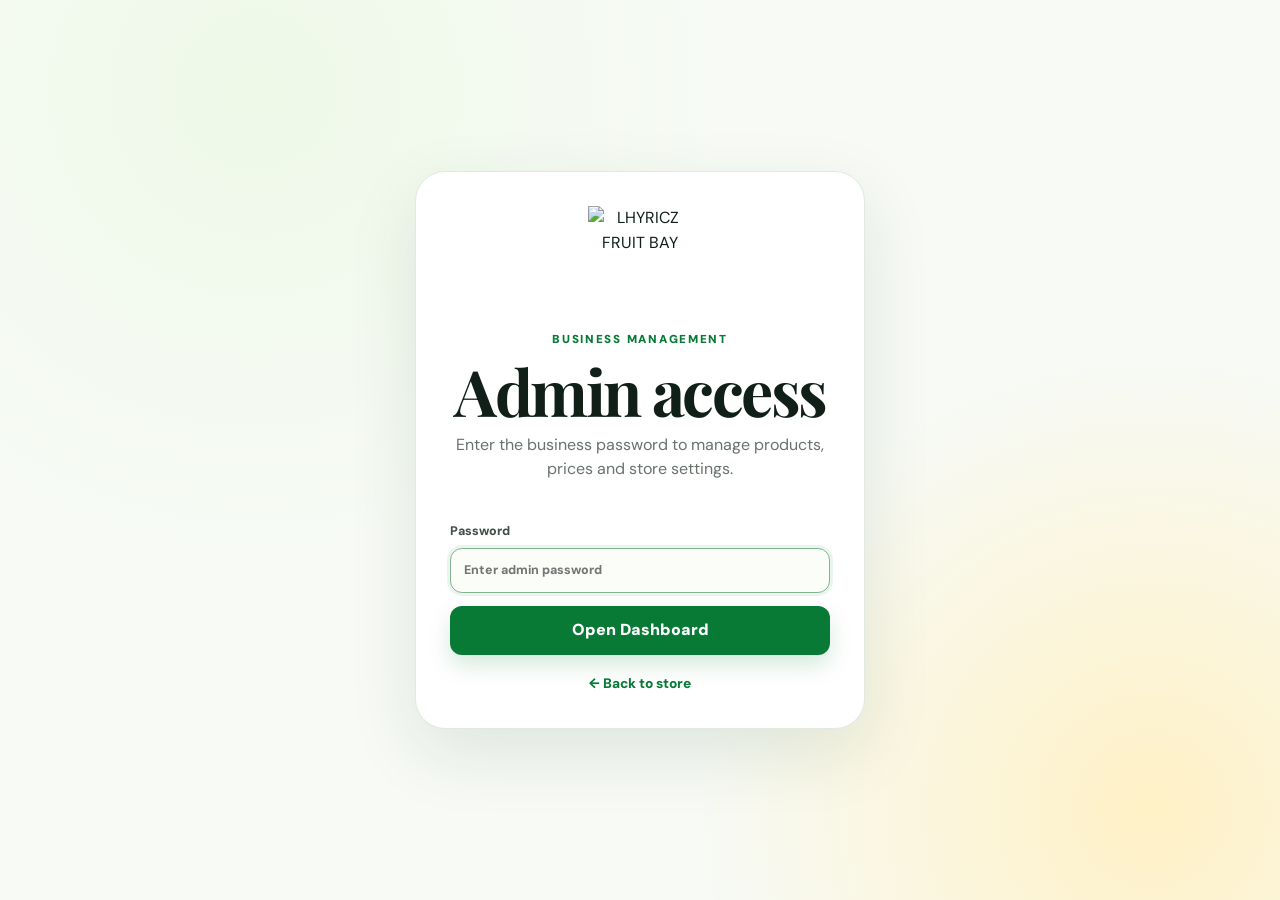
==== admin.html @ c0f8c08a "Add files via upload" ====
<!DOCTYPE html>
<html lang="en">
<head>
  <meta charset="UTF-8">
  <meta name="viewport" content="width=device-width, initial-scale=1.0">
  <meta name="theme-color" content="#087a35">
  <title>LHYRICZ FRUIT BAY | Admin</title>
  <link rel="preconnect" href="https://fonts.googleapis.com">
  <link rel="preconnect" href="https://fonts.gstatic.com" crossorigin>
  <link href="https://fonts.googleapis.com/css2?family=DM+Sans:wght@400;500;600;700;800;900&family=Playfair+Display:wght@600;700;800&display=swap" rel="stylesheet">
  <link rel="stylesheet" href="admin.css">
</head>
<body>
  <section class="admin-login-view" id="loginView">
    <div class="login-card">
      <img src="assets/logo.png" alt="LHYRICZ FRUIT BAY" class="login-logo">
      <span class="eyebrow">Business Management</span>
      <h1>Admin access</h1>
      <p>Enter the business password to manage products, prices and store settings.</p>
      <div class="admin-login-message" id="loginMessage" aria-live="polite"></div>
      <form id="loginForm">
        <label>Password
          <input id="adminPasswordInput" type="password" autocomplete="current-password" required placeholder="Enter admin password">
        </label>
        <button class="primary-btn full" type="submit">Open Dashboard</button>
      </form>
      <a class="back-link" href="index.html">← Back to store</a>
    </div>
  </section>

  <div id="appView" hidden>
    <header class="admin-header">
      <div class="header-inner">
        <a class="admin-brand" href="index.html">
          <img src="assets/logo.png" alt="LHYRICZ FRUIT BAY">
          <span>LHYRICZ FRUIT BAY</span>
        </a>
        <div class="header-actions">
          <a class="secondary-btn" href="index.html">View Store</a>
          <button class="secondary-btn" id="logoutBtn" type="button">Lock Dashboard</button>
        </div>
      </div>
    </header>

    <main class="admin-main">
      <div class="page-title">
        <div>
          <span class="eyebrow">Control Centre</span>
          <h1>Manage your store</h1>
          <p>Update the menu and basic business settings without touching the website code.</p>
        </div>
        <button class="primary-btn" id="addProductBtn" type="button">+ Add Item</button>
      </div>

      <div class="stats-grid">
        <article class="stat-card"><span>Total items</span><strong id="totalItems">0</strong></article>
        <article class="stat-card"><span>Visible items</span><strong id="visibleItems">0</strong></article>
        <article class="stat-card"><span>Categories</span><strong id="totalCategories">0</strong></article>
        <article class="stat-card"><span>WhatsApp</span><strong id="statWhatsapp">—</strong></article>
      </div>

      <section class="panel">
        <div class="panel-head">
          <div><span class="eyebrow">Menu</span><h2>Products</h2><p>Add new food, edit prices, change details, hide items or delete them.</p></div>
          <input class="search-input" id="searchProducts" type="search" placeholder="Search products...">
        </div>
        <div class="product-table" id="productTable"></div>
      </section>

      <section class="panel">
        <div class="panel-head"><div><span class="eyebrow">Store setup</span><h2>Business settings</h2><p>These details appear across the customer website and WhatsApp checkout.</p></div></div>
        <div class="settings-grid">
          <form class="settings-form" id="settingsForm">
            <div class="two-col">
              <label>Business name<input name="businessName" maxlength="80" required></label>
              <label>WhatsApp number<input name="whatsapp" maxlength="20" required></label>
            </div>
            <div class="two-col">
              <label>Currency<input name="currency" maxlength="8" required></label>
              <label>Delivery fee<input name="deliveryFee" type="number" min="0" step="0.01" required></label>
            </div>
            <label>Opening hours<input name="openingHours" maxlength="120"></label>
            <label>Homepage tagline<input name="announcement" maxlength="120"></label>
            <button class="primary-btn" type="submit">Save Store Settings</button>
          </form>
          <div>
            <span class="eyebrow">Admin password</span>
            <h3>Change access password</h3>
            <p class="small-copy">Use a password you can remember. Anyone who can access this browser's stored data may be able to inspect a static site, so this simple password gate is best treated as an MVP rather than high-security authentication.</p>
            <form class="settings-form" id="passwordForm">
              <label>Current password<input name="current" type="password" required></label>
              <label>New password<input name="next" type="password" minlength="6" required></label>
              <button class="secondary-btn" type="submit">Change Password</button>
            </form>
            <div class="backup-actions">
              <button class="secondary-btn" id="exportBtn" type="button">Export Backup</button>
              <label class="file-btn">Import Backup<input id="importInput" type="file" accept="application/json" hidden></label>
              <button class="danger-btn" id="resetBtn" type="button">Reset Demo Data</button>
            </div>
          </div>
        </div>
      </section>
      <p class="admin-note"><strong>Important:</strong> This version is fully static. Menu changes are stored in the browser with localStorage. That means edits made on one device/browser do not automatically sync to customers' other devices. We can add a real cloud database later when you are ready.</p>
    </main>
  </div>

  <div class="modal" id="productModal" hidden>
    <div class="modal-card">
      <button class="close-modal" id="closeProductModal" type="button" aria-label="Close">×</button>
      <span class="eyebrow">Menu item</span>
      <h2 id="productModalTitle">Add Item</h2>
      <form class="product-form" id="productForm">
        <input name="id" type="hidden">
        <div class="image-editor">
          <div class="image-preview" id="imagePreview"><span>🍽️</span></div>
          <div><label>Product photo<input name="imageFile" type="file" accept="image/png,image/jpeg,image/webp"></label><small>Use a clear food photo. The browser will compress it for storage.</small></div>
        </div>
        <div class="two-col">
          <label>Item name<input name="name" required maxlength="80"></label>
          <label>Price<input name="price" type="number" min="0" step="0.01" required></label>
        </div>
        <div class="two-col">
          <label>Category<input name="category" list="categoryOptions" required maxlength="50"><datalist id="categoryOptions"></datalist></label>
          <label>Emoji fallback<input name="emoji" maxlength="4" placeholder="🍓"></label>
        </div>
        <label>Description<textarea name="description" rows="4" maxlength="240" placeholder="Short, appealing description"></textarea></label>
        <label class="switch-row"><input name="available" type="checkbox" checked> Show this item on the customer menu</label>
        <div class="modal-actions"><button class="secondary-btn" id="cancelProductBtn" type="button">Cancel</button><button class="primary-btn" type="submit">Save Item</button></div>
      </form>
    </div>
  </div>
  <div class="toast" id="toast" role="status" aria-live="polite"></div>

  <script src="store.js"></script>
  <script src="admin.js"></script>
</body>
</html>
---- admin.css ----
:root {
  --green-950:#043f1b; --green-900:#075923; --green-800:#087a35; --green-100:#eaf7ee;
  --gold:#f6b800; --ink:#102019; --muted:#68736c; --cream:#f7faf5; --white:#fff; --line:#e1e9e0;
  --danger:#a43e3e; --shadow:0 24px 70px rgba(4,63,27,.10); --radius:22px;
}
*{box-sizing:border-box} html{scroll-behavior:smooth} body{margin:0;background:var(--cream);color:var(--ink);font-family:"DM Sans",system-ui,sans-serif;line-height:1.55} button,input,select,textarea{font:inherit} button{cursor:pointer} a{text-decoration:none;color:inherit} img{display:block;max-width:100%} [hidden]{display:none!important}
.eyebrow{display:inline-block;color:var(--green-800);font-size:.72rem;font-weight:900;letter-spacing:.15em;text-transform:uppercase;margin-bottom:8px} h1,h2{font-family:"Playfair Display",Georgia,serif;line-height:1.06;margin:0} h1{font-size:clamp(2.3rem,5vw,4rem);letter-spacing:-.04em} h2{font-size:1.75rem}
.admin-login-view{min-height:100vh;display:grid;place-items:center;padding:24px;background:radial-gradient(circle at 20% 10%,#eef9e8 0,transparent 35%),radial-gradient(circle at 90% 90%,#fff1c6 0,transparent 32%)}
.login-card{width:min(450px,100%);background:#fff;border:1px solid var(--line);border-radius:30px;padding:34px;box-shadow:var(--shadow);text-align:center}.login-logo{width:105px;height:105px;object-fit:contain;margin:0 auto 15px}.login-card p{color:var(--muted);margin:8px 0 22px}.login-card form{text-align:left}.login-card label,.settings-form label,.product-form label{display:grid;gap:6px;color:#415047;font-size:.78rem;font-weight:800;margin-bottom:13px}.login-card input,.settings-form input,.product-form input,.product-form textarea{width:100%;border:1px solid #dce5dc;background:#fbfdf9;color:var(--ink);border-radius:12px;padding:12px 13px;outline:0}.login-card input:focus,.settings-form input:focus,.product-form input:focus,.product-form textarea:focus{border-color:#84b38e;box-shadow:0 0 0 3px rgba(8,122,53,.08)}.login-hint{font-size:.8rem!important;margin:15px 0!important}.back-link{font-size:.86rem;color:var(--green-900);font-weight:800}
.admin-header{position:sticky;top:0;z-index:20;background:rgba(255,255,255,.93);backdrop-filter:blur(16px);border-bottom:1px solid var(--line)}.header-inner{width:min(1180px,calc(100% - 34px));min-height:75px;margin:auto;display:flex;align-items:center;justify-content:space-between;gap:16px}.admin-brand{display:flex;align-items:center;gap:10px;font-weight:900;color:var(--green-950)}.admin-brand img{width:48px;height:48px;object-fit:contain}.header-actions{display:flex;gap:9px}
.admin-main{width:min(1180px,calc(100% - 34px));margin:0 auto;padding:36px 0 70px}.page-title{display:flex;justify-content:space-between;gap:25px;align-items:end;margin-bottom:24px}.page-title p,.panel-head p{margin:6px 0 0;color:var(--muted);font-size:.9rem}.stats-grid{display:grid;grid-template-columns:repeat(4,1fr);gap:14px;margin-bottom:20px}.stat-card{background:#fff;border:1px solid var(--line);border-radius:18px;padding:18px;box-shadow:0 10px 30px rgba(0,0,0,.03)}.stat-card span{display:block;color:var(--muted);font-size:.78rem}.stat-card strong{display:block;margin-top:5px;color:var(--green-900);font-size:1.45rem}
.panel{background:#fff;border:1px solid var(--line);border-radius:var(--radius);padding:20px;box-shadow:0 10px 35px rgba(0,0,0,.025);margin-bottom:20px}.panel-head{display:flex;justify-content:space-between;gap:16px;align-items:end;margin-bottom:15px}.search-input{width:min(270px,100%);border:1px solid var(--line);border-radius:12px;padding:10px 12px;background:#fbfdf9;outline:0}.product-table{display:grid;gap:10px}.product-row{display:grid;grid-template-columns:1.25fr 1.3fr .6fr .55fr auto;gap:15px;align-items:center;padding:13px;border:1px solid var(--line);border-radius:16px}.product-row.is-hidden{opacity:.62}.table-product{display:flex;align-items:center;gap:11px;min-width:0}.table-product>div:last-child{min-width:0}.table-product strong,.table-product span{display:block;white-space:nowrap;overflow:hidden;text-overflow:ellipsis}.table-product span,.table-description{font-size:.78rem;color:var(--muted)}.thumb{width:50px;height:50px;border-radius:13px;background:#f0f8ea;display:grid;place-items:center;overflow:hidden;flex:0 0 auto;font-size:1.55rem}.thumb img,.image-preview img{width:100%;height:100%;object-fit:cover}.table-price{color:var(--green-900);font-size:.93rem}.status-pill{justify-self:start;border-radius:999px;padding:5px 9px;font-size:.7rem;font-weight:900}.status-pill.on{background:#e6f7e8;color:#14632f}.status-pill.off{background:#f9ecec;color:#8d3a3a}.row-actions{display:flex;gap:6px;justify-content:flex-end;flex-wrap:wrap}.icon-action,.secondary-btn,.danger-btn,.file-btn{border:1px solid var(--line);background:#fff;color:#35503e;border-radius:10px;padding:9px 11px;font-weight:800;font-size:.78rem}.icon-action.danger,.danger-btn{color:var(--danger)}.icon-action.toggle{color:var(--green-900)}
.settings-grid{display:grid;grid-template-columns:1fr 1fr;gap:20px}.settings-form{display:grid;gap:1px}.settings-form .two-col,.product-form .two-col{display:grid;grid-template-columns:1fr 1fr;gap:12px}.primary-btn{border:0;background:var(--green-800);color:#fff;border-radius:12px;padding:12px 16px;font-weight:900;box-shadow:0 10px 22px rgba(8,122,53,.17)}.primary-btn:hover{background:var(--green-900)}.secondary-btn{display:inline-flex;align-items:center;justify-content:center}.full{width:100%}.backup-actions{display:flex;flex-wrap:wrap;gap:8px;margin-top:13px}.file-btn{cursor:pointer}.admin-note{margin-top:16px;background:#f5f8f3;border:1px solid var(--line);border-radius:14px;padding:12px;font-size:.78rem;color:#536058}
.modal{position:fixed;inset:0;background:rgba(0,0,0,.5);z-index:80;padding:18px;display:grid;place-items:center;overflow:auto}.modal-card{position:relative;width:min(640px,100%);background:#fff;border-radius:24px;padding:27px;box-shadow:0 30px 90px rgba(0,0,0,.24)}.close-modal{position:absolute;top:16px;right:16px;width:38px;height:38px;border:0;border-radius:50%;background:#f0f3f0;color:var(--green-900);font-size:1.4rem}.product-form{margin-top:15px}.image-editor{display:grid;grid-template-columns:82px 1fr;gap:14px;align-items:center;margin-bottom:8px}.image-preview{width:82px;height:82px;border-radius:16px;background:#f0f8ea;border:1px solid var(--line);display:grid;place-items:center;overflow:hidden;font-size:2rem}.image-editor small{display:block;color:var(--muted);font-size:.7rem;margin-top:5px}.switch-row{display:flex!important;align-items:center;grid-template-columns:none!important;gap:9px!important;cursor:pointer}.switch-row input{width:18px!important;height:18px!important;accent-color:var(--green-800)}.modal-actions{display:flex;justify-content:flex-end;gap:9px;padding-top:8px}.empty-state{text-align:center;padding:35px 15px;color:var(--muted);display:grid;gap:3px}.toast{position:fixed;left:50%;bottom:24px;transform:translate(-50%,20px);background:#073f1d;color:#fff;padding:11px 16px;border-radius:999px;font-size:.82rem;font-weight:800;opacity:0;pointer-events:none;transition:.2s;z-index:100}.toast.show{opacity:1;transform:translate(-50%,0)}
@media(max-width:950px){.stats-grid{grid-template-columns:repeat(2,1fr)}.product-row{grid-template-columns:1fr 1fr auto}.table-description{display:none}.row-actions{justify-content:flex-start}.settings-grid{grid-template-columns:1fr}}
@media(max-width:650px){.header-inner,.admin-main{width:min(100% - 24px,1180px)}.header-inner{min-height:64px}.admin-brand span{display:none}.header-actions{gap:6px}.secondary-btn{padding:8px 10px;font-size:.73rem}.page-title{display:block}.page-title .primary-btn{width:100%;margin-top:15px}.stats-grid{gap:9px}.stat-card{padding:14px}.stat-card strong{font-size:1.15rem}.panel{padding:14px;border-radius:18px}.panel-head{display:block}.search-input{width:100%;margin-top:12px}.product-row{grid-template-columns:1fr auto}.table-price{grid-column:2}.status-pill{grid-column:2;justify-self:end}.row-actions{grid-column:1 / -1}.settings-form .two-col,.product-form .two-col{grid-template-columns:1fr}.modal-card{padding:22px 15px}.image-editor{grid-template-columns:70px 1fr}.image-preview{width:70px;height:70px}}
.admin-login-message{color:#a62a22;min-height:18px;font-size:14px;font-weight:600}.admin-login-view .back-link{display:block;text-align:center;margin-top:18px;color:#087a35;font-weight:800;text-decoration:none}.account-link{display:inline-flex;align-items:center}
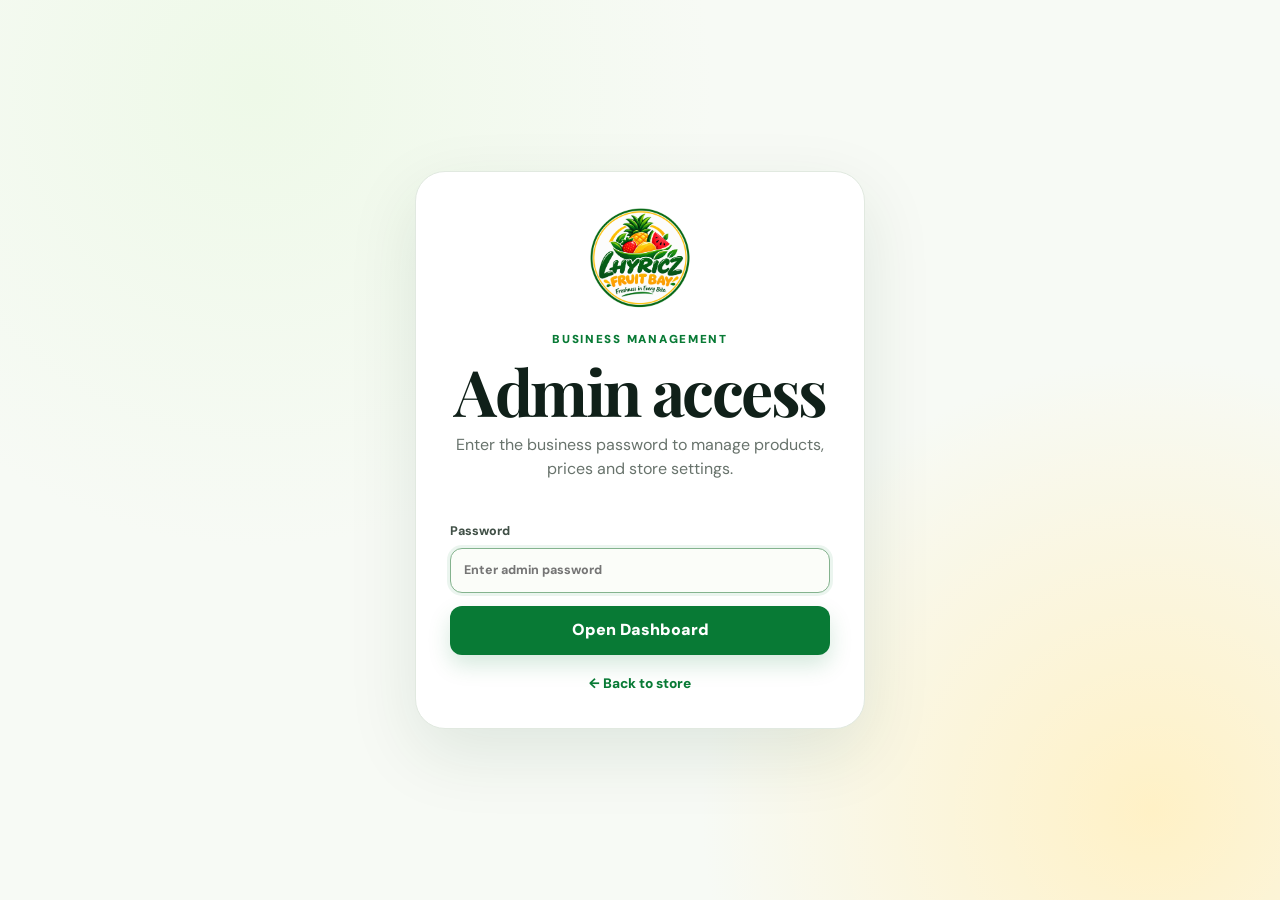
==== commit 2fb74bd6: "Update logo image source in admin.html" ====
--- a/admin.html
+++ b/admin.html
@@ -13,7 +13,7 @@
 <body>
   <section class="admin-login-view" id="loginView">
     <div class="login-card">
-      <img src="assets/logo.png" alt="LHYRICZ FRUIT BAY" class="login-logo">
+      <img src="logo.png" alt="LHYRICZ FRUIT BAY" class="login-logo">
       <span class="eyebrow">Business Management</span>
       <h1>Admin access</h1>
       <p>Enter the business password to manage products, prices and store settings.</p>
@@ -68,6 +68,14 @@
       </section>
 
       <section class="panel">
+        <div class="panel-head">
+          <div><span class="eyebrow">Orders</span><h2>Customer orders</h2><p>Orders placed from the website appear here in real time.</p></div>
+          <button class="secondary-btn" id="refreshOrdersBtn" type="button">Refresh Orders</button>
+        </div>
+        <div class="product-table" id="ordersTable"></div>
+      </section>
+
+      <section class="panel">
         <div class="panel-head"><div><span class="eyebrow">Store setup</span><h2>Business settings</h2><p>These details appear across the customer website and WhatsApp checkout.</p></div></div>
         <div class="settings-grid">
           <form class="settings-form" id="settingsForm">
@@ -100,7 +108,7 @@
           </div>
         </div>
       </section>
-      <p class="admin-note"><strong>Important:</strong> This version is fully static. Menu changes are stored in the browser with localStorage. That means edits made on one device/browser do not automatically sync to customers' other devices. We can add a real cloud database later when you are ready.</p>
+      <p class="admin-note"><strong>Cloud database:</strong> Products, photos, orders and store settings are now stored in Supabase and shared across devices. The shopping cart itself remains local to the customer's browser until checkout.</p>
     </main>
   </div>
 
@@ -131,6 +139,7 @@
   </div>
   <div class="toast" id="toast" role="status" aria-live="polite"></div>
 
+  <script src="https://cdn.jsdelivr.net/npm/@supabase/supabase-js@2"></script>
   <script src="store.js"></script>
   <script src="admin.js"></script>
 </body>
